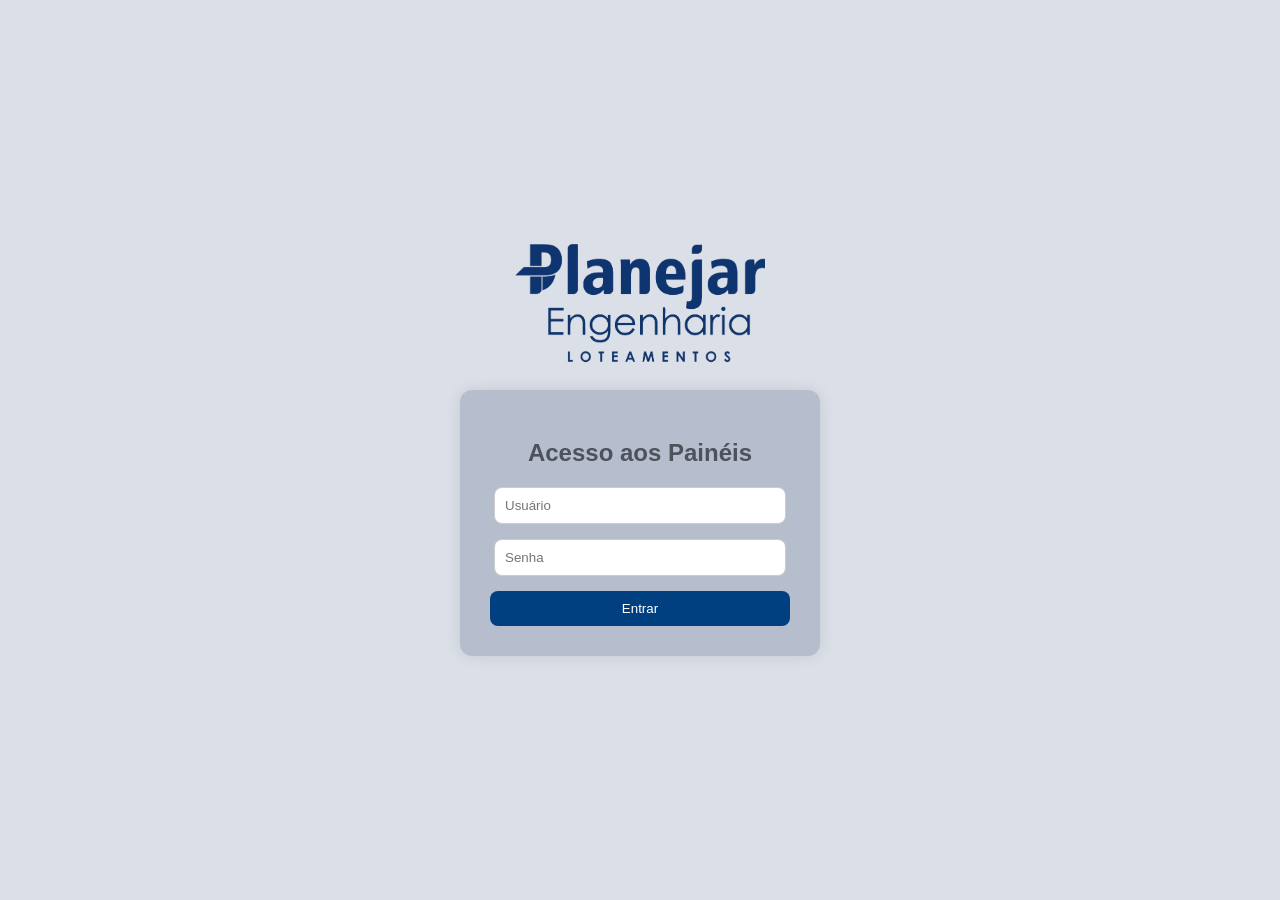
==== index.html @ e6401962 "Update index.html" ====
<!DOCTYPE html>
<html lang="pt-BR">
<head>
  <meta charset="UTF-8">
  <title>Login - Planejar Relatórios</title>
  <style>
    body {
      font-family: Arial, sans-serif;
      background-color: #dbdfe7;
      margin: 0;
      padding: 0;
    }

    .login-wrapper {
      display: flex;
      flex-direction: column;
      align-items: center;
      justify-content: center;
      min-height: 100vh;
    }

    .logo-container {
      text-align: center;
      margin-bottom: 20px;
    }

    .logo-img {
      max-width: 250px;
      height: auto;
    }

    .login-container {
      background-color: #b6bece;
      padding: 30px;
      border-radius: 12px;
      box-shadow: 0 0 15px rgba(0, 0, 0, 0.1);
      width: 300px;
      text-align: center;
    }

    .login-container h2 {
      margin-bottom: 20px;
    }

    input[type="text"],
    input[type="password"] {
      width: 90%;
      padding: 10px;
      margin-bottom: 15px;
      border: 1px solid #ccc;
      border-radius: 8px;
    }

    button {
      background-color: #004080;
      color: white;
      padding: 10px 20px;
      border: none;
      border-radius: 8px;
      cursor: pointer;
      width: 100%;
    }

    button:hover {
      background-color: #003060;
    }

    h2 {
      color: #4d525b;
    }
  </style>
</head>
<body>
  <div class="login-wrapper">
    <div class="logo-container">
      <img src="logoplanejar.png" alt="Logo Planejar" class="logo-img">
    </div>

    <div class="login-container">
      <h2>Acesso aos Painéis</h2>
      <input type="text" id="usuario" placeholder="Usuário">
      <input type="password" id="senha" placeholder="Senha">
      <button onclick="fazerLogin()">Entrar</button>
    </div>
  </div>

  <script src="usuarios.js"></script>
  <script src="login.js"></script> 
</body>
</html>
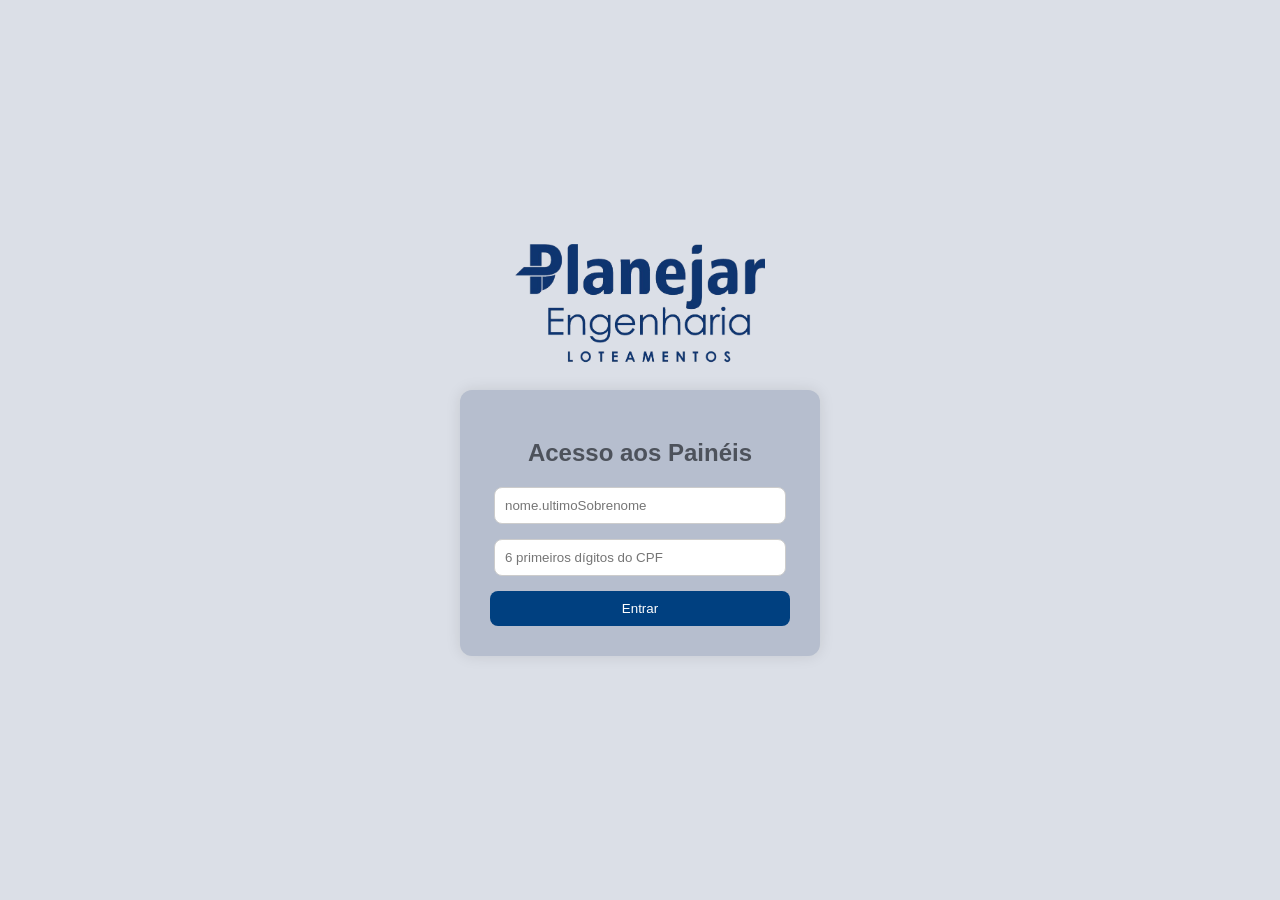
==== commit 557d520c: "Update index.html" ====
--- a/index.html
+++ b/index.html
@@ -78,8 +78,8 @@
 
     <div class="login-container">
       <h2>Acesso aos Painéis</h2>
-      <input type="text" id="usuario" placeholder="Usuário">
-      <input type="password" id="senha" placeholder="Senha">
+      <input type="text" id="usuario" placeholder="nome.ultimoSobrenome">
+      <input type="password" id="senha" placeholder="6 primeiros dígitos do CPF">
       <button onclick="fazerLogin()">Entrar</button>
     </div>
   </div>
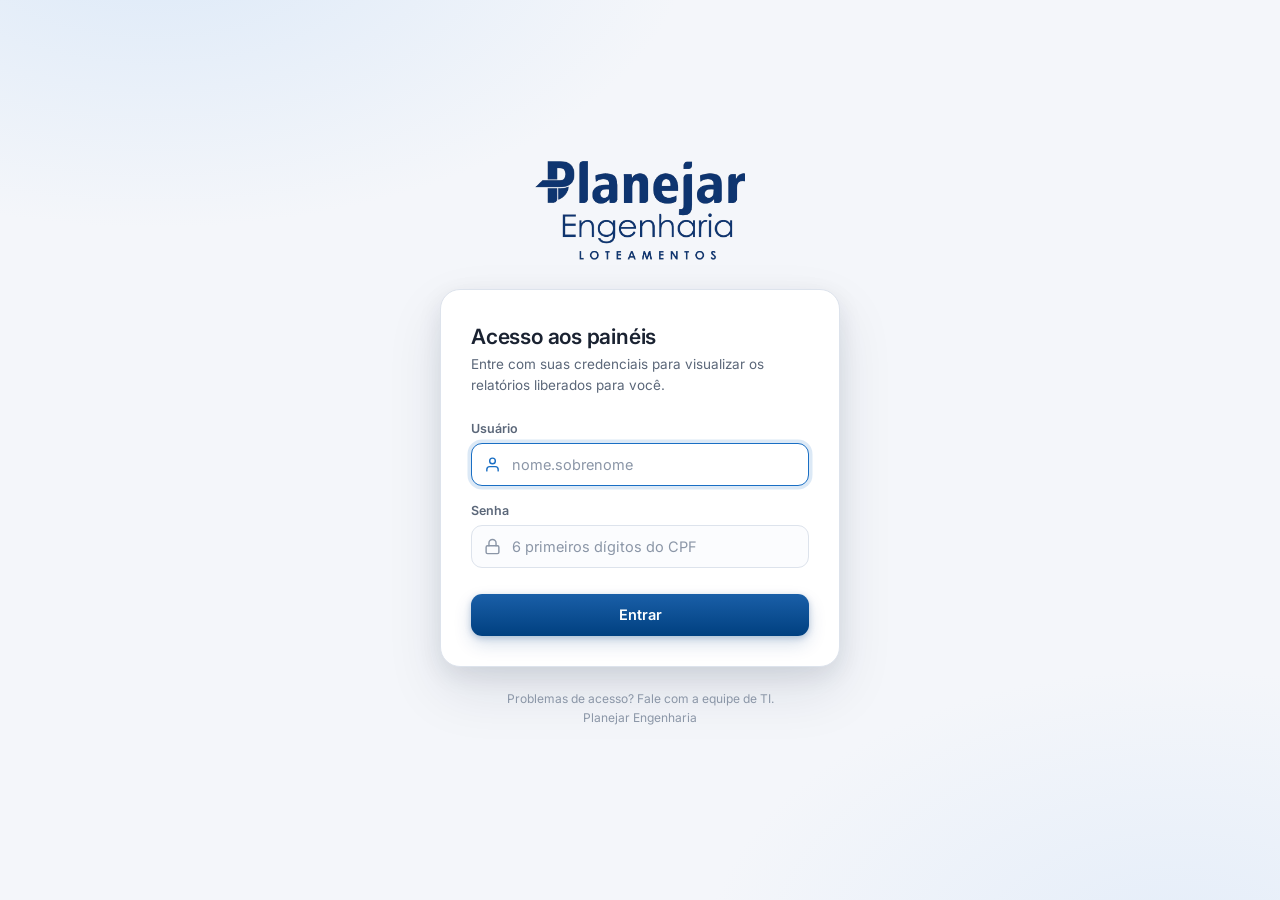
==== commit c40b395d: "Add files via upload" ====
--- a/index.html
+++ b/index.html
@@ -1,90 +1,74 @@
-<!DOCTYPE html>
-<html lang="pt-BR">
-<head>
-  <meta charset="UTF-8">
-  <title>Login - Planejar Relatórios</title>
-  <style>
-    body {
-      font-family: Arial, sans-serif;
-      background-color: #dbdfe7;
-      margin: 0;
-      padding: 0;
-    }
-
-    .login-wrapper {
-      display: flex;
-      flex-direction: column;
-      align-items: center;
-      justify-content: center;
-      min-height: 100vh;
-    }
-
-    .logo-container {
-      text-align: center;
-      margin-bottom: 20px;
-    }
-
-    .logo-img {
-      max-width: 250px;
-      height: auto;
-    }
-
-    .login-container {
-      background-color: #b6bece;
-      padding: 30px;
-      border-radius: 12px;
-      box-shadow: 0 0 15px rgba(0, 0, 0, 0.1);
-      width: 300px;
-      text-align: center;
-    }
-
-    .login-container h2 {
-      margin-bottom: 20px;
-    }
-
-    input[type="text"],
-    input[type="password"] {
-      width: 90%;
-      padding: 10px;
-      margin-bottom: 15px;
-      border: 1px solid #ccc;
-      border-radius: 8px;
-    }
-
-    button {
-      background-color: #004080;
-      color: white;
-      padding: 10px 20px;
-      border: none;
-      border-radius: 8px;
-      cursor: pointer;
-      width: 100%;
-    }
-
-    button:hover {
-      background-color: #003060;
-    }
-
-    h2 {
-      color: #4d525b;
-    }
-  </style>
-</head>
-<body>
-  <div class="login-wrapper">
-    <div class="logo-container">
-      <img src="logoplanejar.png" alt="Logo Planejar" class="logo-img">
-    </div>
-
-    <div class="login-container">
-      <h2>Acesso aos Painéis</h2>
-      <input type="text" id="usuario" placeholder="nome.ultimoSobrenome">
-      <input type="password" id="senha" placeholder="6 primeiros dígitos do CPF">
-      <button onclick="fazerLogin()">Entrar</button>
-    </div>
-  </div>
-
-  <script src="usuarios.js"></script>
-  <script src="login.js"></script> 
-</body>
-</html>
+<!DOCTYPE html>
+<html lang="pt-BR">
+<head>
+  <meta charset="UTF-8">
+  <meta name="viewport" content="width=device-width, initial-scale=1">
+  <title>Login — Painéis Planejar</title>
+
+  <link rel="icon" type="image/x-icon" href="favicon.ico">
+
+  <link rel="preconnect" href="https://fonts.googleapis.com">
+  <link rel="preconnect" href="https://fonts.gstatic.com" crossorigin>
+  <link href="https://fonts.googleapis.com/css2?family=Inter:wght@400;500;600;700&display=swap" rel="stylesheet">
+
+  <link rel="stylesheet" href="estilo.css?v=2">
+</head>
+<body>
+
+  <main class="login-tela">
+    <div class="login-caixa">
+
+      <div class="marca">
+        <img src="logoplanejar.png" alt="Planejar Engenharia">
+      </div>
+
+      <form class="cartao" id="formLogin" autocomplete="on">
+        <h1>Acesso aos painéis</h1>
+        <p class="sub">Entre com suas credenciais para visualizar os relatórios liberados para você.</p>
+
+        <div class="campo">
+          <label for="usuario">Usuário</label>
+          <div class="entrada">
+            <svg viewBox="0 0 24 24" fill="none" stroke="currentColor" stroke-width="2" stroke-linecap="round" stroke-linejoin="round" aria-hidden="true">
+              <path d="M20 21v-2a4 4 0 0 0-4-4H8a4 4 0 0 0-4 4v2"/><circle cx="12" cy="7" r="4"/>
+            </svg>
+            <input type="text" id="usuario" name="usuario" placeholder="nome.sobrenome"
+                   autocomplete="username" autocapitalize="none" spellcheck="false" required>
+          </div>
+        </div>
+
+        <div class="campo">
+          <label for="senha">Senha</label>
+          <div class="entrada">
+            <svg viewBox="0 0 24 24" fill="none" stroke="currentColor" stroke-width="2" stroke-linecap="round" stroke-linejoin="round" aria-hidden="true">
+              <rect x="3" y="11" width="18" height="11" rx="2"/><path d="M7 11V7a5 5 0 0 1 10 0v4"/>
+            </svg>
+            <input type="password" id="senha" name="senha" placeholder="6 primeiros dígitos do CPF"
+                   autocomplete="current-password" inputmode="numeric" required>
+          </div>
+        </div>
+
+        <button type="submit" class="btn-entrar">Entrar</button>
+
+        <div class="aviso-erro" id="avisoErro" role="alert" aria-live="polite">
+          <svg viewBox="0 0 24 24" fill="none" stroke="currentColor" stroke-width="2" stroke-linecap="round" aria-hidden="true">
+            <circle cx="12" cy="12" r="10"/><path d="M12 8v4M12 16h.01"/>
+          </svg>
+          <span id="textoErro">Usuário ou senha incorretos.</span>
+        </div>
+      </form>
+
+      <p class="rodape-login">
+        Problemas de acesso? Fale com a equipe de TI.<br>
+        Planejar Engenharia
+      </p>
+
+    </div>
+  </main>
+
+  <!-- Ao atualizar a lista de usuários, aumente o número do ?v= abaixo
+       para que os navegadores baixem a versão nova em vez do cache. -->
+  <script src="usuarios.js?v=2"></script>
+  <script src="login.js?v=2"></script>
+</body>
+</html>
--- a/estilo.css
+++ b/estilo.css
@@ -0,0 +1,359 @@
+/* ==========================================================================
+   Painéis Planejar — folha de estilo compartilhada
+   Usada por index.html, paineis.html, PAINEL-MULTIPLO.html e admin.html
+   ========================================================================== */
+
+:root{
+  /* marca */
+  --azul:#004080;
+  --azul-esc:#00305f;
+  --azul-clr:#1a6fc4;
+  --azul-luz:#e8f0fa;
+
+  /* texto */
+  --tinta:#1a2231;
+  --tinta-2:#5b6779;
+  --tinta-3:#8b96a7;
+
+  /* superfícies */
+  --papel:#ffffff;
+  --fundo:#f4f6fa;
+  --borda:#dde3ec;
+  --borda-forte:#cbd6e5;
+
+  /* semânticos */
+  --erro:#9f1239;
+  --erro-luz:#fff1f4;
+  --erro-borda:#fbcfe0;
+  --ok:#166534;
+  --ok-luz:#e9f7ee;
+  --ok-borda:#bbe5c8;
+
+  /* sombras */
+  --sombra-sm:0 1px 2px rgba(16,32,58,.06), 0 2px 8px rgba(16,32,58,.05);
+  --sombra-md:0 4px 12px rgba(16,32,58,.07), 0 12px 32px rgba(16,32,58,.08);
+  --sombra-lg:0 8px 24px rgba(16,32,58,.09), 0 24px 56px rgba(16,32,58,.10);
+
+  --r:14px;
+  --r-sm:10px;
+}
+
+*{box-sizing:border-box}
+html,body{margin:0;padding:0}
+
+body{
+  font-family:'Inter',-apple-system,BlinkMacSystemFont,'Segoe UI',Roboto,Arial,sans-serif;
+  background:var(--fundo);
+  color:var(--tinta);
+  -webkit-font-smoothing:antialiased;
+  -moz-osx-font-smoothing:grayscale;
+}
+
+/* ==========================================================================
+   TELA DE LOGIN
+   ========================================================================== */
+
+.login-tela{
+  min-height:100vh;
+  display:grid;
+  place-items:center;
+  padding:48px 20px;
+  position:relative;
+  overflow:hidden;
+  background:
+    radial-gradient(900px 500px at 12% -8%, #dce9f8 0%, transparent 60%),
+    radial-gradient(760px 460px at 92% 106%, #e4edf9 0%, transparent 62%),
+    var(--fundo);
+}
+
+.login-caixa{width:100%;max-width:400px}
+
+.marca{
+  display:flex;
+  flex-direction:column;
+  align-items:center;
+  margin-bottom:26px;
+}
+.marca img{width:210px;max-width:65%;height:auto;display:block}
+
+.cartao{
+  background:var(--papel);
+  border:1px solid var(--borda);
+  border-radius:20px;
+  box-shadow:var(--sombra-lg);
+  padding:34px 30px 30px;
+}
+.cartao h1{
+  font-size:21px;
+  font-weight:600;
+  letter-spacing:-.01em;
+  margin:0 0 5px;
+  color:var(--tinta);
+}
+.cartao .sub{
+  font-size:13.5px;
+  color:var(--tinta-2);
+  margin:0 0 26px;
+  line-height:1.5;
+}
+
+.campo{margin-bottom:17px}
+.campo label{
+  display:block;
+  font-size:12.5px;
+  font-weight:600;
+  color:var(--tinta-2);
+  margin-bottom:7px;
+}
+.entrada{position:relative;display:flex;align-items:center}
+.entrada > svg{
+  position:absolute;
+  left:13px;
+  width:17px;height:17px;
+  color:var(--tinta-3);
+  pointer-events:none;
+  transition:color .15s;
+}
+.entrada:focus-within > svg{color:var(--azul-clr)}
+
+.campo input{
+  font:inherit;
+  font-size:14.5px;
+  width:100%;
+  padding:12px 13px 12px 40px;
+  color:var(--tinta);
+  background:#fbfcfe;
+  border:1.5px solid var(--borda);
+  border-radius:11px;
+  transition:border-color .15s, box-shadow .15s, background .15s;
+}
+.campo input::placeholder{color:var(--tinta-3)}
+.campo input:hover{border-color:var(--borda-forte)}
+.campo input:focus{
+  outline:none;
+  background:#fff;
+  border-color:var(--azul-clr);
+  box-shadow:0 0 0 3.5px rgba(26,111,196,.15);
+}
+
+.btn-entrar{
+  font:inherit;
+  font-size:14.5px;
+  font-weight:600;
+  width:100%;
+  margin-top:9px;
+  padding:12.5px;
+  color:#fff;
+  background:linear-gradient(180deg,#1a5fa8 0%,var(--azul) 100%);
+  border:none;
+  border-radius:11px;
+  cursor:pointer;
+  box-shadow:0 2px 6px rgba(0,64,128,.24), 0 8px 18px rgba(0,64,128,.16);
+  transition:transform .12s, box-shadow .15s, filter .15s;
+}
+.btn-entrar:hover{
+  filter:brightness(1.07);
+  transform:translateY(-1px);
+  box-shadow:0 4px 10px rgba(0,64,128,.26), 0 12px 26px rgba(0,64,128,.2);
+}
+.btn-entrar:active{transform:translateY(0)}
+.btn-entrar:focus-visible{outline:3px solid rgba(26,111,196,.4);outline-offset:2px}
+
+/* mensagem de erro inline (substitui o alert) */
+.aviso-erro{
+  display:none;
+  align-items:center;
+  gap:8px;
+  margin-top:16px;
+  padding:11px 13px;
+  font-size:13px;
+  color:var(--erro);
+  background:var(--erro-luz);
+  border:1px solid var(--erro-borda);
+  border-radius:var(--r-sm);
+}
+.aviso-erro.mostra{display:flex}
+.aviso-erro svg{width:16px;height:16px;flex-shrink:0}
+
+.rodape-login{
+  text-align:center;
+  font-size:12px;
+  color:var(--tinta-3);
+  margin-top:22px;
+  line-height:1.6;
+}
+
+/* ==========================================================================
+   TELA DE PAINÉIS
+   ========================================================================== */
+
+.app{min-height:100vh;display:flex;flex-direction:column;background:var(--fundo)}
+
+.topo{
+  background:var(--papel);
+  border-bottom:1px solid var(--borda);
+  box-shadow:var(--sombra-sm);
+}
+.topo-int{
+  max-width:1080px;
+  margin:0 auto;
+  padding:14px 24px;
+  display:flex;
+  align-items:center;
+  gap:16px;
+}
+.topo img{height:34px;width:auto}
+.topo .espaco{flex:1}
+
+.quem{display:flex;align-items:center;gap:10px}
+.avatar{
+  width:36px;height:36px;
+  border-radius:50%;
+  display:grid;place-items:center;
+  font-size:12.5px;font-weight:700;
+  color:#fff;
+  background:linear-gradient(135deg,var(--azul-clr),var(--azul));
+  flex-shrink:0;
+}
+.quem-txt{line-height:1.3}
+.quem-txt b{display:block;font-size:13.5px;font-weight:600}
+.quem-txt span{font-size:11.5px;color:var(--tinta-3)}
+
+.btn-sair{
+  font:inherit;
+  font-size:13px;
+  font-weight:500;
+  display:flex;align-items:center;gap:7px;
+  padding:8px 13px;
+  color:var(--tinta-2);
+  background:#fff;
+  border:1.5px solid var(--borda);
+  border-radius:9px;
+  cursor:pointer;
+  transition:color .15s, border-color .15s, background .15s;
+}
+.btn-sair svg{width:15px;height:15px}
+.btn-sair:hover{color:#b91c1c;border-color:#fca5a5;background:#fff6f6}
+.btn-sair:focus-visible{outline:3px solid rgba(26,111,196,.4);outline-offset:2px}
+
+.conteudo{
+  max-width:1080px;
+  width:100%;
+  margin:0 auto;
+  padding:38px 24px 56px;
+  flex:1;
+}
+.titulo{margin:0 0 4px;font-size:25px;font-weight:600;letter-spacing:-.02em}
+.legenda{margin:0 0 30px;font-size:14px;color:var(--tinta-2)}
+
+.grade{
+  display:grid;
+  gap:15px;
+  grid-template-columns:repeat(auto-fill,minmax(238px,1fr));
+}
+
+.painel{
+  position:relative;
+  display:flex;
+  align-items:center;
+  gap:14px;
+  padding:17px 16px;
+  text-decoration:none;
+  color:inherit;
+  background:var(--papel);
+  border:1px solid var(--borda);
+  border-radius:var(--r);
+  box-shadow:var(--sombra-sm);
+  transition:transform .16s cubic-bezier(.2,.7,.3,1), box-shadow .16s, border-color .16s;
+  opacity:0;
+  animation:sobe .5s cubic-bezier(.2,.7,.3,1) forwards;
+}
+.painel::before{
+  content:"";
+  position:absolute;
+  left:0;top:14px;bottom:14px;
+  width:3px;
+  border-radius:0 3px 3px 0;
+  background:var(--cor,var(--azul));
+  opacity:0;
+  transition:opacity .16s;
+}
+.painel:hover{
+  transform:translateY(-3px);
+  box-shadow:var(--sombra-md);
+  border-color:var(--borda-forte);
+}
+.painel:hover::before{opacity:1}
+.painel:focus-visible{outline:3px solid rgba(26,111,196,.4);outline-offset:2px}
+
+.icone{
+  width:42px;height:42px;
+  border-radius:11px;
+  flex-shrink:0;
+  display:grid;place-items:center;
+  background:var(--cor-luz,var(--azul-luz));
+  color:var(--cor,var(--azul));
+  transition:transform .16s;
+}
+.painel:hover .icone{transform:scale(1.06)}
+.icone svg{width:21px;height:21px}
+
+.painel-txt{min-width:0;flex:1}
+.painel-txt b{
+  display:block;
+  font-size:14.5px;
+  font-weight:600;
+  letter-spacing:-.005em;
+  white-space:nowrap;
+  overflow:hidden;
+  text-overflow:ellipsis;
+}
+.painel-txt span{font-size:12px;color:var(--tinta-3)}
+
+.seta{
+  width:17px;height:17px;
+  flex-shrink:0;
+  color:var(--tinta-3);
+  transition:transform .16s, color .16s;
+}
+.painel:hover .seta{transform:translateX(3px);color:var(--cor,var(--azul))}
+
+.vazio{
+  padding:36px 24px;
+  text-align:center;
+  font-size:14px;
+  color:var(--tinta-2);
+  background:var(--papel);
+  border:1px dashed var(--borda-forte);
+  border-radius:var(--r);
+}
+
+.rodape{
+  border-top:1px solid var(--borda);
+  padding:18px 24px;
+  text-align:center;
+  font-size:12px;
+  color:var(--tinta-3);
+}
+
+@keyframes sobe{to{opacity:1}}
+
+@media (prefers-reduced-motion:reduce){
+  .painel{animation:none;opacity:1}
+  *{transition:none !important}
+}
+
+/* ==========================================================================
+   RESPONSIVO
+   ========================================================================== */
+
+@media (max-width:560px){
+  .topo-int{padding:12px 16px;gap:10px}
+  .topo img{height:28px}
+  .quem-txt{display:none}
+  .conteudo{padding:28px 16px 42px}
+  .titulo{font-size:21px}
+  .grade{grid-template-columns:1fr}
+  .cartao{padding:28px 22px 24px;border-radius:16px}
+  .login-tela{padding:32px 16px}
+}
